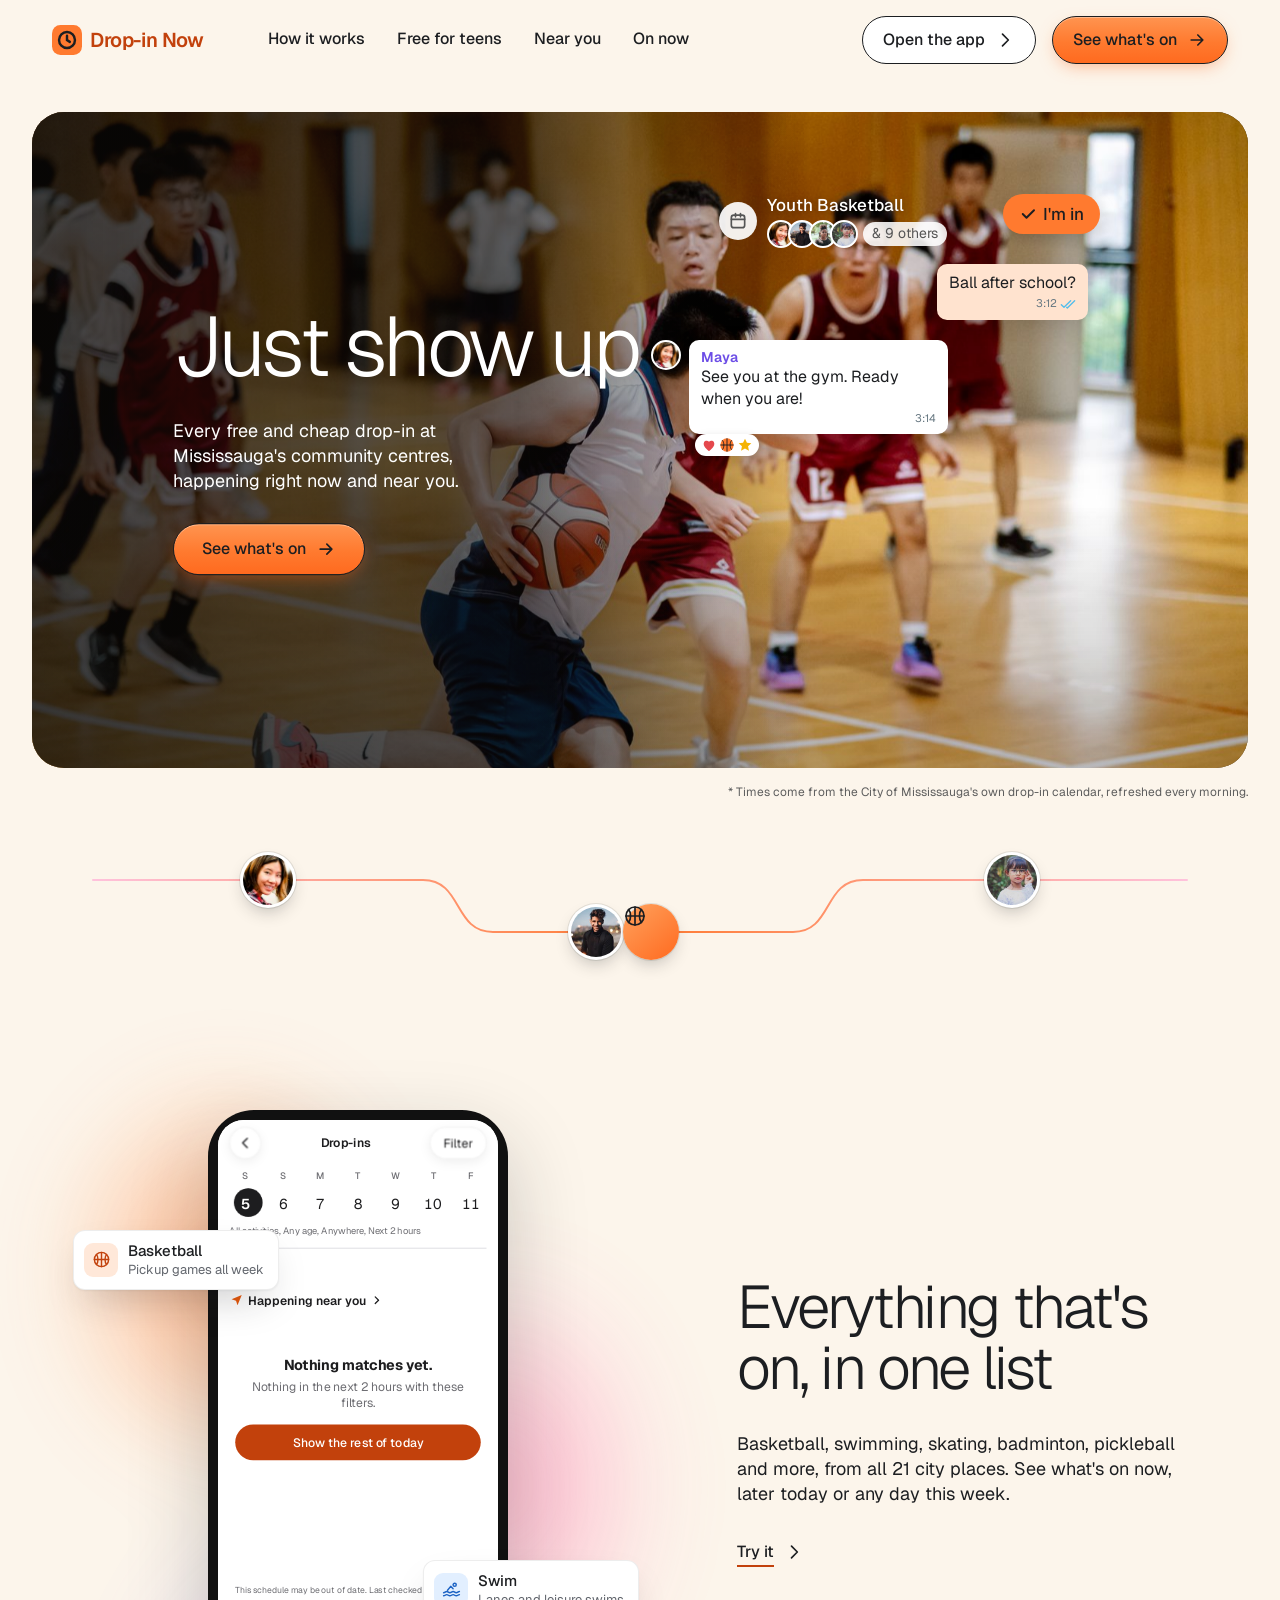
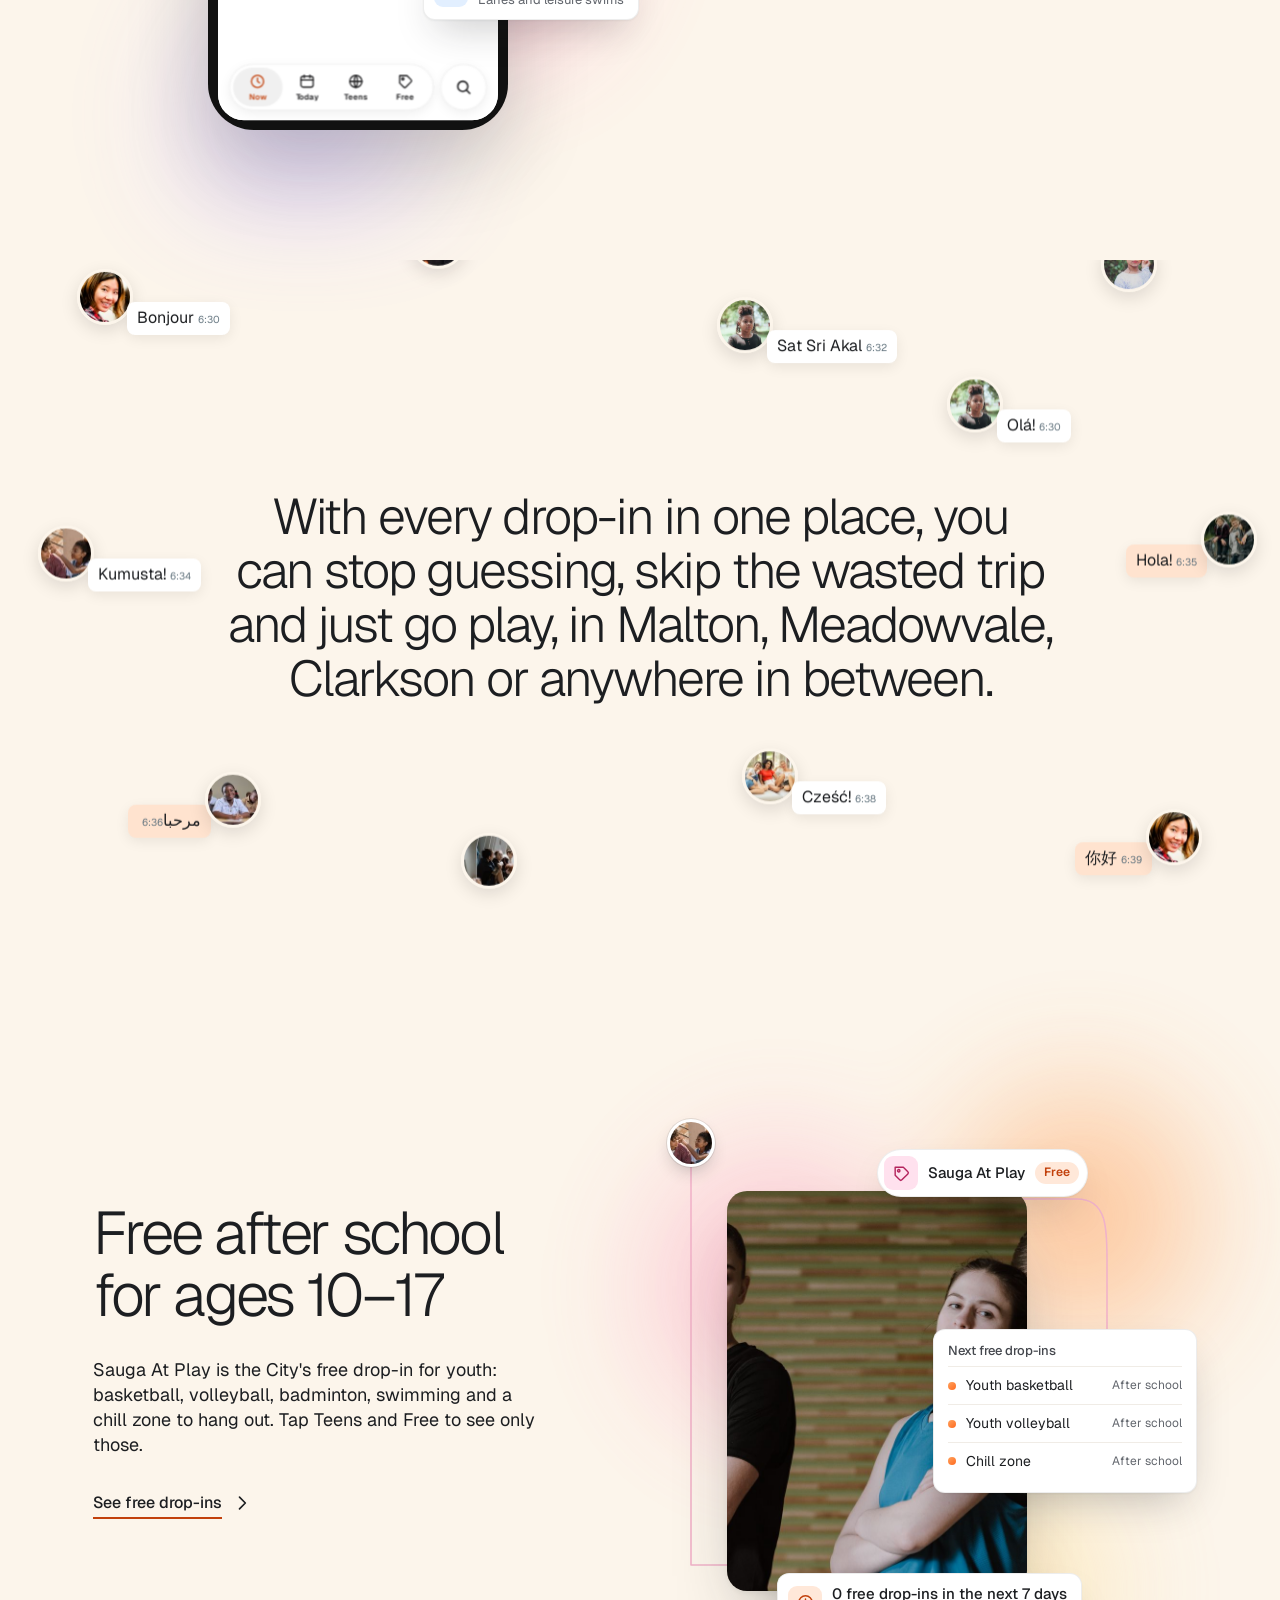
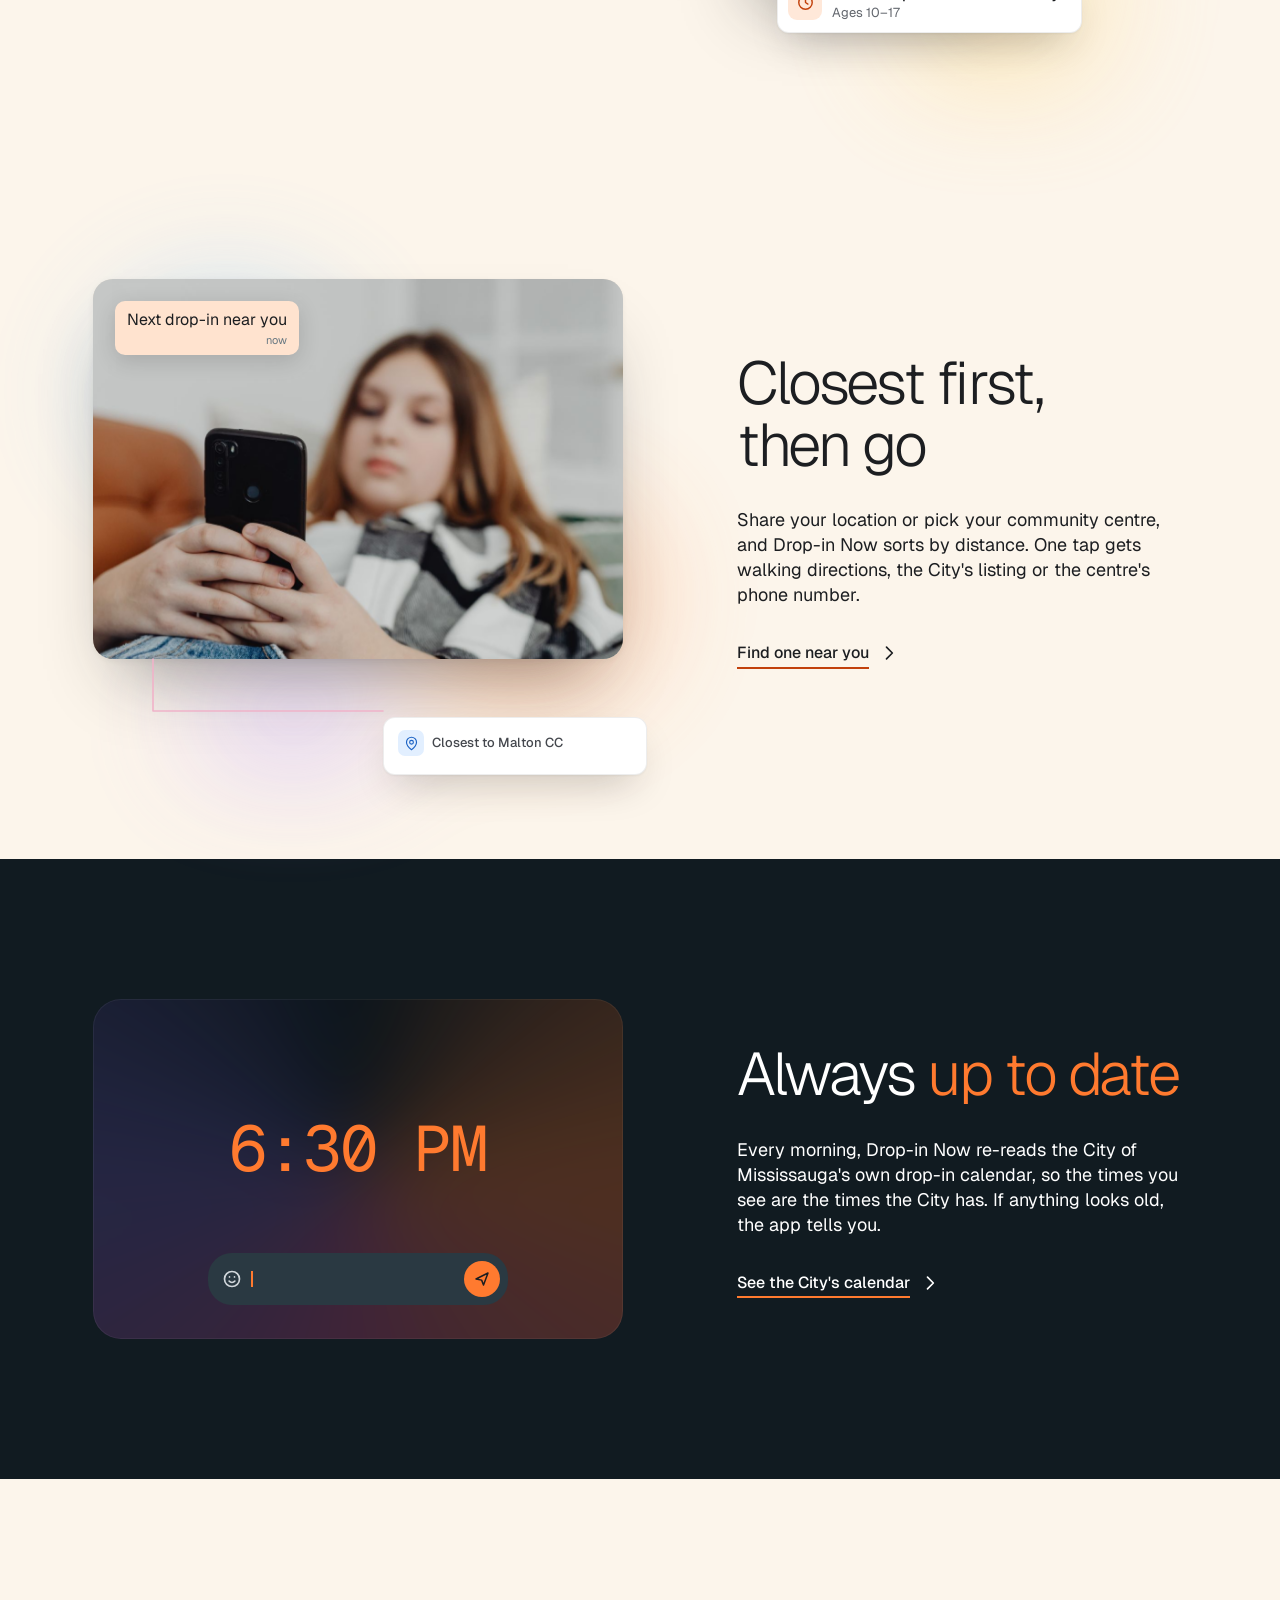
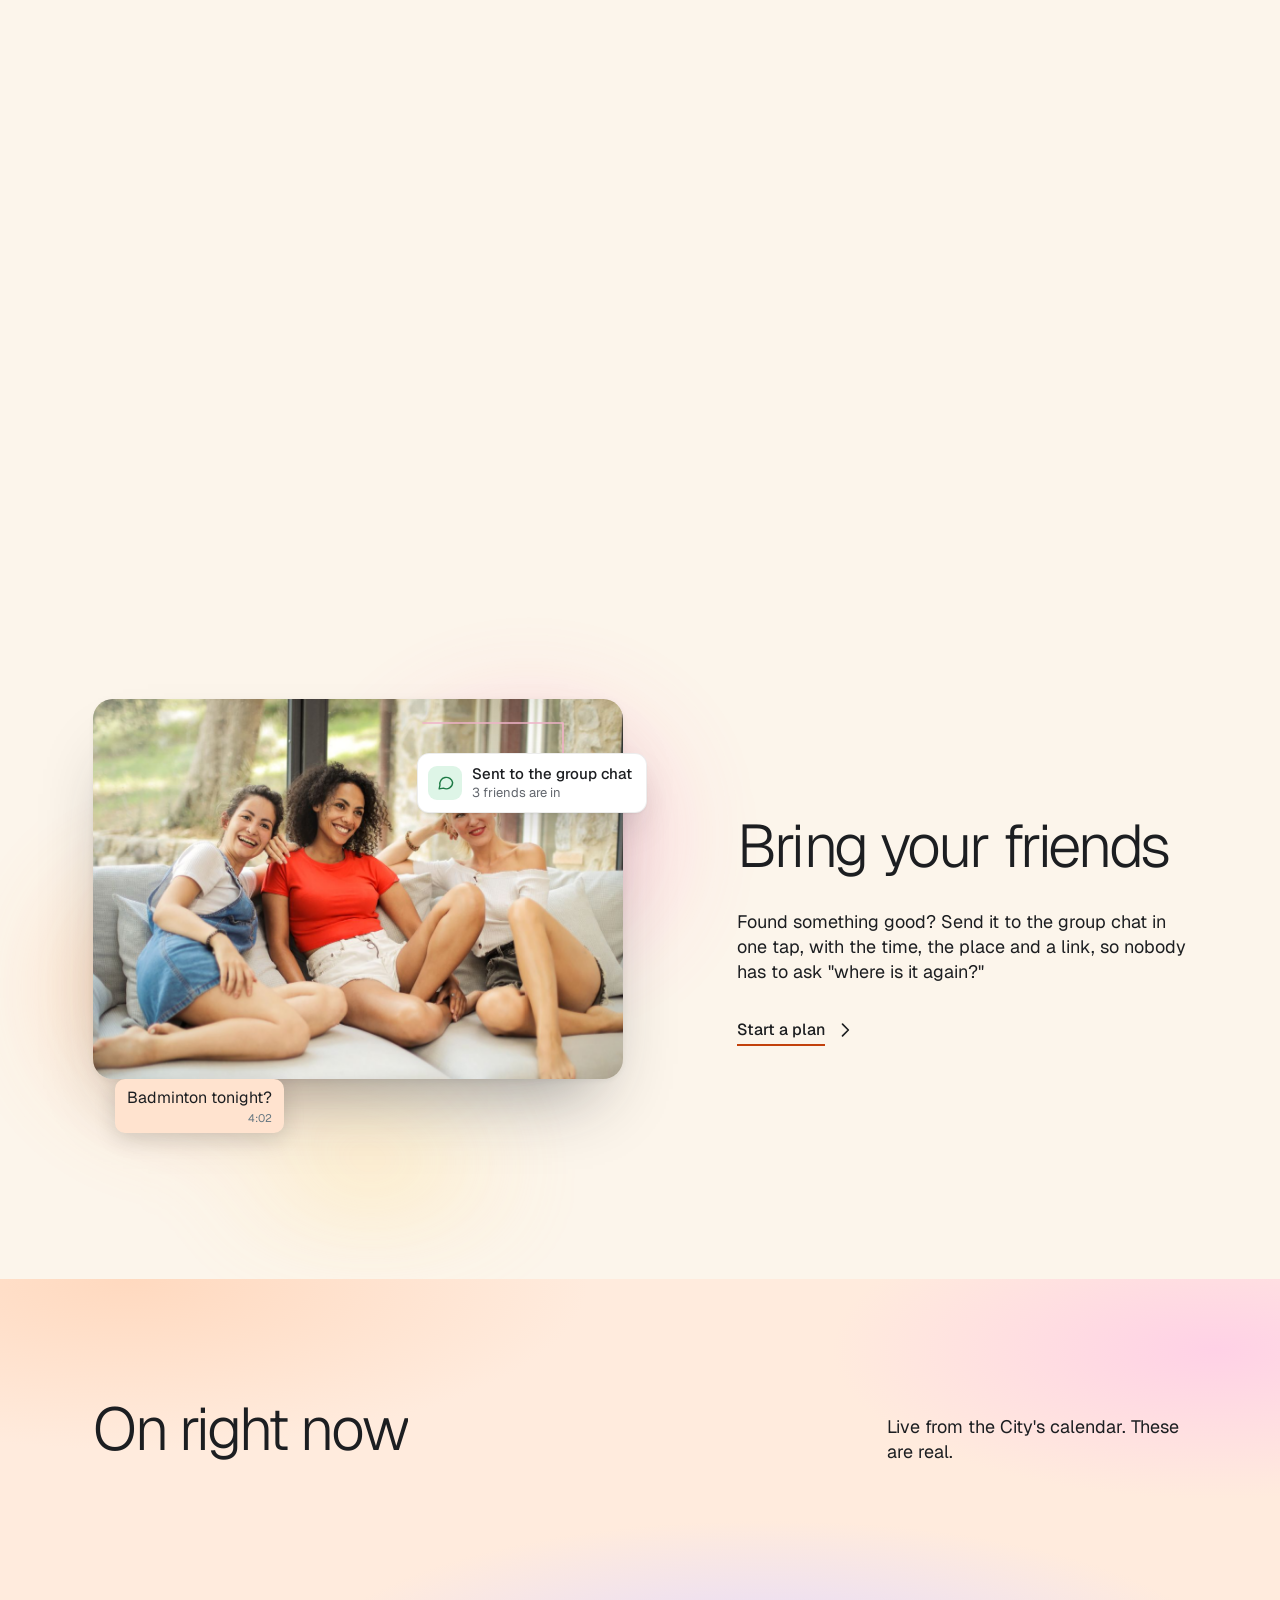
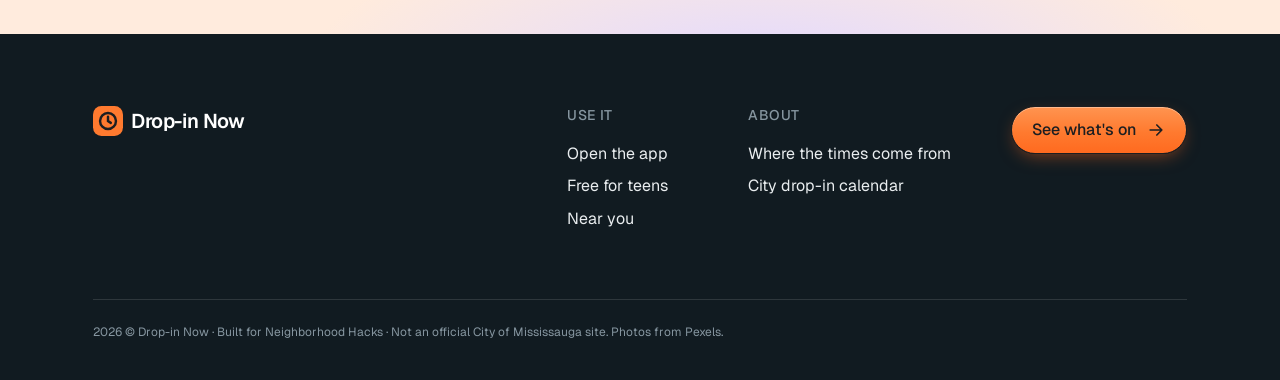
==== index.html @ 7317b194 "Drop-in Now: every Mississauga drop-in, happening now Landing page, app (phone + desktop layouts), d" ====
<!doctype html>
<html lang="en">
<head>
  <meta charset="utf-8">
  <meta name="viewport" content="width=device-width, initial-scale=1">
  <title>Drop-in Now · Just show up and play</title>
  <meta name="description" content="Every free and cheap drop-in at Mississauga's community centres (basketball, swim, skate, badminton and more), happening now, near you.">
  <meta name="theme-color" content="#FCF5EB">
  <link rel="preconnect" href="https://fonts.googleapis.com">
  <link rel="preconnect" href="https://fonts.gstatic.com" crossorigin>
  <link href="https://fonts.googleapis.com/css2?family=Geist:wght@300;400;500;600&family=Geist+Mono:wght@400;500&display=swap" rel="stylesheet">
  <link rel="stylesheet" href="landing.css?v=5">
  <link rel="icon" href="icon.svg" type="image/svg+xml">
</head>
<body>
  <header class="nav" id="nav">
    <div class="wrap nav-in">
      <a class="logo" href="./" aria-label="Drop-in Now home">
        <img src="icon.svg" alt="" width="30" height="30"><span>Drop-in Now</span>
      </a>
      <nav class="links" aria-label="Main">
        <a href="#how">How it works</a>
        <a href="#free">Free for teens</a>
        <a href="#near">Near you</a>
        <a href="#today">On now</a>
      </nav>
      <div class="nav-cta">
        <a class="btn ghost" href="app.html">Open the app <svg viewBox="0 0 24 24" aria-hidden="true"><path d="m9 5 7 7-7 7"/></svg></a>
        <a class="btn solid" href="app.html">See what's on <svg viewBox="0 0 24 24" aria-hidden="true"><path d="M5 12h14M13 6l6 6-6 6"/></svg></a>
      </div>
    </div>
  </header>

  <main>
    <!-- hero -->
    <section class="hero">
      <div class="hero-card">
        <img class="hero-img" src="img/34197287-1600.jpg" srcset="img/34197287-800.jpg 800w, img/34197287-1600.jpg 1600w" sizes="(max-width: 820px) 100vw, 1400px" fetchpriority="high" alt="Teenagers playing a game of basketball in a school gym">
        <div class="hero-shade" aria-hidden="true"></div>
        <div class="hero-copy">
          <h1 class="in" style="--d:0">Just show up</h1>
          <p class="in" style="--d:1">Every free and cheap drop-in at Mississauga's community centres, happening right now and near you.</p>
          <a class="btn solid big in" style="--d:2" href="app.html">See what's on <svg viewBox="0 0 24 24" aria-hidden="true"><path d="M5 12h14M13 6l6 6-6 6"/></svg></a>
        </div>
        <div class="hero-ui" aria-hidden="true">
          <div class="pop event" style="--d:4">
            <span class="cal"><svg viewBox="0 0 24 24"><rect x="4" y="5" width="16" height="15" rx="3"/><path d="M4 10h16M9 3v4M15 3v4"/></svg></span>
            <span class="ev-t" id="heroEvent">Youth Basketball</span>
            <span class="faces"><i style="--p:url(img/19802254-160.jpg)"></i><i style="--p:url(img/17910791-160.jpg)"></i><i style="--p:url(img/16933877-160.jpg)"></i><i style="--p:url(img/13594616-160.jpg)"></i><b>&amp; 9 others</b></span>
          </div>
          <div class="pop join" style="--d:5"><svg viewBox="0 0 24 24"><path d="M5 12l5 5L20 7"/></svg>I'm in</div>
          <div class="pop bubble me" style="--d:6"><span id="heroAsk">Ball after school?</span><small>3:12 <svg viewBox="0 0 24 24"><path d="M2 13l4 4L16 7M10 17l1 1L22 7"/></svg></small></div>
          <div class="pop bubble them" style="--d:7">
            <i class="ava" style="--p:url(img/19802254-160.jpg)"></i>
            <b>Maya</b><span id="heroReply">See you at the gym. Ready when you are!</span><small>3:14</small>
            <span class="reacts"><em class="r1"></em><em class="r2"></em><em class="r3"></em></span>
          </div>
        </div>
      </div>
      <p class="foot-note">* Times come from the City of Mississauga's own drop-in calendar, refreshed every morning.</p>
    </section>

    <div class="flow wrap reveal" aria-hidden="true">
      <svg viewBox="0 0 1094 120" preserveAspectRatio="none"><defs><linearGradient id="wireG" x1="0" x2="1"><stop offset="0" stop-color="#ffc2dc"/><stop offset=".5" stop-color="#ff7a2f"/><stop offset="1" stop-color="#ffc2dc"/></linearGradient></defs>
        <path class="wire" pathLength="1" d="M0 40 H 330 C 370 40 360 92 400 92 H 700 C 740 92 730 40 770 40 H 1094"/></svg>
      <span class="ring" style="left:16%;top:40px;--d:1"><img src="img/19802254-160.jpg" alt=""></span>
      <span class="ring" style="left:46%;top:92px;--d:2"><img src="img/17910791-160.jpg" alt=""></span>
      <span class="ring icon" style="left:51%;top:92px;--d:3"><svg viewBox="0 0 24 24"><circle cx="12" cy="12" r="9"/><path d="M3 12h18M12 3v18M5.6 5.6c2.6 2.6 2.6 10.2 0 12.8M18.4 5.6c-2.6 2.6-2.6 10.2 0 12.8"/></svg></span>
      <span class="ring" style="left:84%;top:40px;--d:4"><img src="img/13594616-160.jpg" alt=""></span>
    </div>

    <!-- feature: the app -->
    <section class="split" id="how">
      <div class="wrap split-in">
        <div class="media reveal">
          <div class="comp comp-phone">
            <div class="glow g1" aria-hidden="true"></div>
            <div class="phone">
              <iframe src="app.html" title="Drop-in Now app, live" loading="lazy"></iframe>
            </div>
            <div class="ui float c1" style="--f:0" aria-hidden="true"><span class="tile t1"><svg viewBox="0 0 24 24"><circle cx="12" cy="12" r="9"/><path d="M3 12h18M12 3v18M5.6 5.6c2.6 2.6 2.6 10.2 0 12.8M18.4 5.6c-2.6 2.6-2.6 10.2 0 12.8"/></svg></span><span><b>Basketball</b><small id="cBall">Pickup games all week</small></span></div>
            <div class="ui float c2" style="--f:1" aria-hidden="true"><span class="tile t2"><svg viewBox="0 0 24 24"><path d="M2 16c2 0 2-1.5 4-1.5S8 16 10 16s2-1.5 4-1.5 2 1.5 4 1.5 2-1.5 4-1.5M2 20c2 0 2-1.5 4-1.5S8 20 10 20s2-1.5 4-1.5 2 1.5 4 1.5 2-1.5 4-1.5"/><circle cx="16" cy="6" r="2"/><path d="m7 13 4-5 3 3"/></svg></span><span><b>Swim</b><small id="cSwim">Lanes and leisure swims</small></span></div>
          </div>
        </div>
        <div class="copy reveal">
          <h2>Everything that's on, in one list</h2>
          <p>Basketball, swimming, skating, badminton, pickleball and more, from all 21 city places. See what's on now, later today or any day this week.</p>
          <a class="more" href="app.html">Try it <svg viewBox="0 0 24 24" aria-hidden="true"><path d="m9 5 7 7-7 7"/></svg></a>
        </div>
      </div>
    </section>

    <!-- statement with floating hellos -->
    <section class="statement" aria-labelledby="stmt">
      <div class="floaters" aria-hidden="true" id="floaters"></div>
      <h2 id="stmt" class="wrap reveal">With every drop-in in one place, you can stop guessing, skip the wasted trip and just go play, in Malton, Meadowvale, Clarkson or anywhere in between.</h2>
    </section>

    <!-- free for teens -->
    <section class="split" id="free">
      <div class="wrap split-in rev">
        <div class="copy reveal">
          <h2>Free after school for ages 10–17</h2>
          <p>Sauga At Play is the City's free drop-in for youth: basketball, volleyball, badminton, swimming and a chill zone to hang out. Tap Teens and Free to see only those.</p>
          <a class="more" href="app.html">See free drop-ins <svg viewBox="0 0 24 24" aria-hidden="true"><path d="m9 5 7 7-7 7"/></svg></a>
        </div>
        <div class="media reveal">
          <div class="comp comp-free">
            <div class="glow g2" aria-hidden="true"></div>
            <svg class="wires" viewBox="0 0 530 560" aria-hidden="true"><path class="wire" pathLength="1" d="M34 64 V 486 H 120"/><path class="wire" pathLength="1" d="M330 120 H 420 C 450 120 450 150 450 180 V 300"/></svg>
            <span class="ring" style="left:34px;top:64px;--d:1"><img src="img/9657249-160.jpg" alt=""></span>
            <div class="ui pillcard float" style="--f:0" aria-hidden="true"><span class="tile t3"><svg viewBox="0 0 24 24"><path d="M20 12.5 12.5 20a2 2 0 0 1-2.8 0L4 14.3V4h10.3l5.7 5.7a2 2 0 0 1 0 2.8Z"/><circle cx="8.5" cy="8.5" r="1.5"/></svg></span><b>Sauga At Play</b><em>Free</em></div>
            <figure class="photo p-free"><img loading="lazy" src="img/6767330-1400.jpg" alt="Three teenage girls in sports clothes on an indoor court"></figure>
            <div class="ui list float" style="--f:1" aria-hidden="true">
              <p class="list-h">Next free drop-ins</p>
              <div id="freeRows"><span class="row"><i></i>Youth basketball<small>After school</small></span><span class="row"><i></i>Youth volleyball<small>After school</small></span><span class="row"><i></i>Chill zone<small>After school</small></span></div>
            </div>
            <div class="ui chipcard float c-free" style="--f:2" aria-hidden="true"><span class="tile t1"><svg viewBox="0 0 24 24"><circle cx="12" cy="12" r="8.5"/><path d="M12 7.5V12l3 2"/></svg></span><span><b id="freeCount">Free drop-ins this week</b><small>Ages 10–17</small></span></div>
          </div>
        </div>
      </div>
    </section>

    <!-- near you -->
    <section class="split" id="near">
      <div class="wrap split-in">
        <div class="media reveal">
          <div class="comp comp-near">
            <div class="glow g3" aria-hidden="true"></div>
            <figure class="photo p-wide"><img loading="lazy" src="img/6255938-1400.jpg" alt="A teenager on a couch scrolling on a phone"></figure>
            <svg class="wires" viewBox="0 0 530 460" aria-hidden="true"><path class="wire" pathLength="1" d="M60 380 V 432 H 290"/></svg>
            <div class="ui list near-card float" style="--f:0" aria-hidden="true">
              <p class="list-h"><span class="tile t2 sm"><svg viewBox="0 0 24 24"><path d="M20 10c0 6-8 12-8 12s-8-6-8-12a8 8 0 0 1 16 0Z"/><circle cx="12" cy="10" r="3"/></svg></span><span id="nearHead">Closest first</span></p>
              <div id="nearRows"><span class="row"><i></i>Your community centre<small>0.0 km</small></span></div>
            </div>
            <div class="pop bubble me float-b" style="--d:1"><span id="nearBubble">Next drop-in near you</span><small>now</small></div>
          </div>
        </div>
        <div class="copy reveal">
          <h2>Closest first, then go</h2>
          <p>Share your location or pick your community centre, and Drop-in Now sorts by distance. One tap gets walking directions, the City's listing or the centre's phone number.</p>
          <a class="more" href="app.html">Find one near you <svg viewBox="0 0 24 24" aria-hidden="true"><path d="m9 5 7 7-7 7"/></svg></a>
        </div>
      </div>
    </section>

    <!-- dark: always current -->
    <section class="dark" id="fresh">
      <div class="wrap split-in">
        <div class="media reveal">
          <div class="term">
            <p class="scramble" id="scramble" aria-hidden="true">6:30 PM</p>
            <div class="compose"><span class="smile"><svg viewBox="0 0 24 24"><circle cx="12" cy="12" r="9"/><path d="M8.5 14.5a4.5 4.5 0 0 0 7 0M9 9.5h.01M15 9.5h.01"/></svg></span><span class="typed" id="typed"></span><span class="send"><svg viewBox="0 0 24 24"><path d="M4 12l16-8-6 16-2.5-6.5L4 12Z"/></svg></span></div>
          </div>
        </div>
        <div class="copy reveal">
          <h2>Always <span class="hl">up to date</span></h2>
          <p>Every morning, Drop-in Now re-reads the City of Mississauga's own drop-in calendar, so the times you see are the times the City has. If anything looks old, the app tells you.</p>
          <a class="more light" href="https://anc.ca.apm.activecommunities.com/activemississauga/calendars" target="_blank" rel="noopener">See the City's calendar <svg viewBox="0 0 24 24" aria-hidden="true"><path d="m9 5 7 7-7 7"/></svg></a>
        </div>
      </div>
    </section>

    <!-- every centre -->
    <section class="split">
      <div class="wrap split-in rev">
        <div class="copy reveal">
          <h2>21 places, one list</h2>
          <p id="centresP">Community centres, pools and arenas across the city, from Malton to Clarkson. Swim lanes, public skates, pickup games and fitness classes, all in one place.</p>
          <a class="more" href="app.html">Browse every drop-in <svg viewBox="0 0 24 24" aria-hidden="true"><path d="m9 5 7 7-7 7"/></svg></a>
        </div>
        <div class="media reveal">
          <div class="comp comp-pool">
            <div class="glow g4" aria-hidden="true"></div>
            <figure class="photo p-wide"><img loading="lazy" src="img/261185-1400.jpg" alt="Swimming pool lanes seen from above"></figure>
            <div class="ui chipcard float c-pool" style="--f:1" aria-hidden="true"><span class="tile t2"><svg viewBox="0 0 24 24"><path d="M2 16c2 0 2-1.5 4-1.5S8 16 10 16s2-1.5 4-1.5 2 1.5 4 1.5 2-1.5 4-1.5M2 20c2 0 2-1.5 4-1.5S8 20 10 20s2-1.5 4-1.5 2 1.5 4 1.5 2-1.5 4-1.5"/><circle cx="16" cy="6" r="2"/><path d="m7 13 4-5 3 3"/></svg></span><span><b>Lane swim</b><small><span id="poolBubble">Lane swim tonight</span> · <span id="poolWhen">today</span></small></span></div>
            <div class="ui stat float" style="--f:2" aria-hidden="true"><b id="statCount">2,452</b><small>drop-ins in the next 2 weeks</small></div>
          </div>
        </div>
      </div>
    </section>

    <!-- share -->
    <section class="split">
      <div class="wrap split-in">
        <div class="media reveal">
          <div class="comp comp-share">
            <div class="glow g5" aria-hidden="true"></div>
            <figure class="photo p-wide"><img loading="lazy" src="img/3764547-1400.jpg" alt="Three friends laughing together on a couch"></figure>
            <svg class="wires" viewBox="0 0 530 460" aria-hidden="true"><path class="wire" pathLength="1" d="M470 90 V 24 H 330"/></svg>
            <div class="ui chipcard float c-share" style="--f:0" aria-hidden="true"><span class="tile t4"><svg viewBox="0 0 24 24"><path d="M21 12a8 8 0 0 1-11.6 7.1L4 20l1-4.6A8 8 0 1 1 21 12Z"/></svg></span><span><b>Sent to the group chat</b><small>3 friends are in</small></span></div>
            <div class="pop bubble me float-b" style="--d:1"><span id="shareBubble">Badminton tonight?</span><small>4:02</small></div>
          </div>
        </div>
        <div class="copy reveal">
          <h2>Bring your friends</h2>
          <p>Found something good? Send it to the group chat in one tap, with the time, the place and a link, so nobody has to ask "where is it again?"</p>
          <a class="more" href="app.html">Start a plan <svg viewBox="0 0 24 24" aria-hidden="true"><path d="m9 5 7 7-7 7"/></svg></a>
        </div>
      </div>
    </section>

    <!-- live: on today -->
    <section class="today" id="today">
      <div class="wrap">
        <div class="today-head reveal">
          <h2>On right now</h2>
          <p>Live from the City's calendar. These are real.</p>
        </div>
        <div class="today-cards" id="todayCards"></div>
      </div>
    </section>
  </main>

  <footer class="footer">
    <div class="wrap foot-in">
      <a class="logo light" href="./"><img src="icon.svg" alt="" width="30" height="30"><span>Drop-in Now</span></a>
      <div class="cols">
        <div><h3>Use it</h3><a href="app.html">Open the app</a><a href="#free">Free for teens</a><a href="#near">Near you</a></div>
        <div><h3>About</h3><a href="#fresh">Where the times come from</a><a href="https://anc.ca.apm.activecommunities.com/activemississauga/calendars" target="_blank" rel="noopener">City drop-in calendar</a></div>
      </div>
      <a class="btn solid" href="app.html">See what's on <svg viewBox="0 0 24 24" aria-hidden="true"><path d="M5 12h14M13 6l6 6-6 6"/></svg></a>
    </div>
    <div class="wrap legal">
      <p>2026 © Drop-in Now · Built for Neighborhood Hacks · Not an official City of Mississauga site. Photos from Pexels.</p>
    </div>
  </footer>

  <script src="landing.js?v=5"></script>
</body>
</html>
---- landing.css ----
/* Landing page: a 1:1 copy of whatsapp.com's homepage layout and motion,
   with WhatsApp green swapped for Drop-in Now orange. */
:root {
  color-scheme: light;
  --cream: #fcf5eb;
  --ink: #1c1e21;
  --ink-2: #5e5e5e;
  --dark: #111b21;
  --accent: #ff7a2f;        /* WhatsApp #25D366 -> orange; dark text sits on it */
  --accent-deep: #c2410c;   /* underlines / links on cream */
  --accent-tint: #ffebdd;   /* WhatsApp #E6FFDA -> */
  --bubble-me: #ffe3cf;     /* WhatsApp #D9FDD3 -> */
  --ease: cubic-bezier(0.2, 0, 0, 1);
  --font: "Geist", "Helvetica Neue", Helvetica, Arial, sans-serif;
  --mono: "Geist Mono", ui-monospace, Menlo, Consolas, monospace;
  --spring: cubic-bezier(.34, 1.36, .44, 1);
}
* { box-sizing: border-box; }
html { scroll-behavior: smooth; -webkit-text-size-adjust: 100%; scroll-padding-top: 96px; }
main { overflow-x: clip; }
body { margin: 0; background: var(--cream); color: var(--ink); font: 400 18px/25px var(--font); -webkit-font-smoothing: antialiased; }
img { max-width: 100%; }
a { color: inherit; }
svg { width: 20px; height: 20px; fill: none; stroke: currentColor; stroke-width: 2; stroke-linecap: round; stroke-linejoin: round; flex: none; }
:focus-visible { outline: 3px solid var(--accent-deep); outline-offset: 3px; border-radius: 6px; }
.wrap { max-width: 1094px; margin: 0 auto; }

/* nav */
.nav { position: sticky; top: 0; z-index: 50; height: 80px; background: var(--cream); border-bottom: 1px solid transparent; transition: border-color .33s var(--ease); }
.nav.scrolled { border-bottom-color: #808080; }
.nav-in { height: 100%; display: flex; align-items: center; gap: 40px; max-width: 1224px; padding: 0 24px; }
.logo { white-space: nowrap; display: inline-flex; align-items: center; gap: 8px; text-decoration: none; font-weight: 600; font-size: 20px; line-height: 1.3; color: var(--accent-deep); letter-spacing: -0.02em; }
.logo.light { color: #fff; }
.links { display: flex; gap: 32px; margin-left: 24px; white-space: nowrap; }
.links a { text-decoration: none; font-size: 16px; line-height: 1.3; font-weight: 500; position: relative; padding: 6px 0; }
.links a::after { content: ""; position: absolute; left: 0; right: 0; bottom: 0; height: 2px; background: var(--accent-deep); transform: scaleX(0); transform-origin: left; transition: transform .33s var(--ease); }
.links a:hover::after { transform: scaleX(1); }
.nav-cta { margin-left: auto; display: flex; gap: 16px; }
.btn {
  display: inline-flex; align-items: center; gap: 10px; text-decoration: none; white-space: nowrap;
  border: 1px solid var(--ink); border-radius: 50px; padding: 13px 20px; font-size: 16px; line-height: 1.2; font-weight: 500;
  transition: background-color .33s var(--ease), color .33s var(--ease), transform .33s var(--ease);
}
.btn svg { transition: transform .33s var(--ease); }
.btn:hover svg { transform: translateX(3px); }
.btn.ghost { background: #fff; }
.btn.ghost:hover { background: var(--ink); color: #fff; }
.btn.solid { position: relative; overflow: hidden; isolation: isolate; background: linear-gradient(180deg, #ff9450 0%, #ff7a2f 55%, #ff6a1f 100%); color: var(--ink); box-shadow: inset 0 1px 0 rgba(255,255,255,.35), 0 6px 18px -6px rgba(255,106,31,.55); }
.btn.solid::before { content: ""; position: absolute; inset: 0; z-index: -1; background: linear-gradient(110deg, transparent 30%, rgba(255,255,255,.45) 50%, transparent 70%); transform: translateX(-120%); transition: transform .8s var(--ease); }
.btn.solid:hover::before { transform: translateX(120%); }
.btn.solid:hover { transform: translateY(-1px); }
.btn.big { padding: 15px 28px; }

/* hero */
.hero { padding: 32px 32px 0; }
.hero-card { position: relative; height: min(656px, 78vh); min-height: 520px; border-radius: 32px; overflow: hidden; background: #3a2a1d; }
.hero-img { position: absolute; inset: 0; width: 100%; height: 100%; object-fit: cover; object-position: 60% 40%; animation: heroZoom 1.6s var(--ease) both; }
.hero-shade { position: absolute; inset: 0; background: linear-gradient(90deg, rgba(10, 8, 6, 0.74) 0%, rgba(10, 8, 6, 0.62) 40%, rgba(10, 8, 6, 0) 64%), linear-gradient(0deg, rgba(10,8,6,.25), rgba(10,8,6,0) 40%); }
.hero-copy { position: absolute; left: 141px; top: 50%; transform: translateY(-50%); width: 360px; color: #fff; }
.hero h1 { margin: 0 0 22px; font-size: 84px; line-height: 1; font-weight: 300; letter-spacing: -0.045em; padding-bottom: .08em; }
.hero-copy p { margin: 0 0 30px; font-size: 18px; line-height: 25px; max-width: 360px; }
@media (min-width: 821px) { .hero-copy { width: 520px; } .hero h1 { white-space: nowrap; } }
.in { animation: fadeUp .9s var(--ease) both; animation-delay: calc(var(--d) * 120ms + 200ms); }
.foot-note { text-align: right; margin: 16px 0 0; font-size: 12px; line-height: 16px; color: var(--ink-2); }

/* hero chat UI */
.hero-ui { position: absolute; right: 0; top: 0; width: 46%; height: 100%; pointer-events: none; }
.pop { opacity: 0; transform: translateY(14px) scale(.92); }
.ready .pop, .pop.seen { animation: pop .67s var(--ease) forwards; animation-delay: calc(var(--d) * 260ms); }
.event { position: absolute; left: 30px; top: 82px; display: grid; grid-template-columns: 38px auto; grid-template-rows: auto auto; column-gap: 10px; align-items: center; color: #fff; }
.cal { grid-row: span 2; width: 38px; height: 38px; border-radius: 50%; background: rgba(255,255,255,.92); display: grid; place-items: center; color: #555; }
.cal svg { width: 20px; height: 20px; }
.ev-t { font-size: 17px; line-height: 1.3; font-weight: 500; text-shadow: 0 1px 8px rgba(0,0,0,.35); }
.faces { display: flex; align-items: center; margin-top: 4px; }
.faces i { width: 28px; height: 28px; border-radius: 50%; border: 2px solid #fff; background: var(--p) center/cover; margin-right: -7px; }
.faces b { margin-left: 12px; font-weight: 400; font-size: 14px; line-height: 1.4; background: rgba(255,255,255,.88); color: #555; padding: 2px 9px; border-radius: 12px; }
.join { position: absolute; right: 148px; top: 82px; display: inline-flex; align-items: center; gap: 6px; background: var(--accent); color: var(--ink); font-size: 17px; line-height: 1.3; font-weight: 500; padding: 9px 16px; border-radius: 22px; box-shadow: 0 6px 18px rgba(0,0,0,.18); }
.join svg { width: 18px; height: 18px; stroke-width: 2.6; }
.bubble { position: absolute; background: #fff; color: var(--ink); border-radius: 10px; padding: 8px 12px 8px; font-size: 16px; line-height: 1.35; box-shadow: 0 6px 22px rgba(0,0,0,.14); max-width: 300px; }
.bubble small { display: flex; align-items: center; justify-content: flex-end; gap: 3px; font-size: 11px; line-height: 1.3; color: #667781; margin-top: 2px; }
.bubble small svg { width: 16px; height: 16px; color: #53bdeb; }
.bubble.me { background: var(--bubble-me); }
.bubble b { display: block; font-size: 14px; line-height: 1.3; color: #6b4ce6; font-weight: 600; }
.hero .bubble.me { right: 160px; top: 152px; }
.hero .bubble.them { right: 300px; top: 228px; padding-left: 12px; }
.ava { position: absolute; left: -38px; top: 0; width: 30px; height: 30px; border-radius: 50%; background: var(--p) center/cover; border: 2px solid #fff; }
.reacts { position: absolute; left: 6px; bottom: -22px; display: flex; gap: 2px; background: #fff; border-radius: 14px; padding: 3px 6px; box-shadow: 0 2px 8px rgba(0,0,0,.12); }
.reacts em { width: 16px; height: 16px; background: center/contain no-repeat; }
.reacts .r1 { background-image: url("data:image/svg+xml,%3Csvg xmlns='http://www.w3.org/2000/svg' viewBox='0 0 24 24'%3E%3Cpath fill='%23e5484d' d='M12 21s-8-5.2-8-11a4.5 4.5 0 0 1 8-2.8A4.5 4.5 0 0 1 20 10c0 5.8-8 11-8 11Z'/%3E%3C/svg%3E"); }
.reacts .r2 { background-image: url("data:image/svg+xml,%3Csvg xmlns='http://www.w3.org/2000/svg' viewBox='0 0 24 24'%3E%3Ccircle cx='12' cy='12' r='10' fill='%23ff7a2f'/%3E%3Cpath d='M2 12h20M12 2v20M5 5c3 3 3 11 0 14M19 5c-3 3-3 11 0 14' stroke='%231c1e21' stroke-width='1.4' fill='none'/%3E%3C/svg%3E"); }
.reacts .r3 { background-image: url("data:image/svg+xml,%3Csvg xmlns='http://www.w3.org/2000/svg' viewBox='0 0 24 24'%3E%3Cpath fill='%23f5b301' d='M12 2.5l2.9 6 6.6.8-4.9 4.6 1.3 6.6L12 17.3 6.1 20.5l1.3-6.6L2.5 9.3l6.6-.8z'/%3E%3C/svg%3E"); }

/* split sections */
.split { padding: 120px 0; }
.split-in { display: grid; grid-template-columns: 530px 450px; gap: 100px; align-items: center; justify-content: space-between; }
.split-in.rev { grid-template-columns: 450px 530px; }
.copy h2, .statement h2, .today-head h2 { text-wrap: balance; }
.copy h2 { margin: 0 0 28px; font-size: 60px; line-height: 1.02; font-weight: 300; letter-spacing: -0.04em; padding-bottom: .06em; }
.copy p { margin: 0 0 32px; font-size: 18px; line-height: 25px; }
.more { display: inline-flex; align-items: center; gap: 10px; text-decoration: none; font-size: 16px; line-height: 1.4; font-weight: 500; }
.more span, .more { position: relative; }
.more::after { content: ""; position: absolute; left: 0; bottom: -4px; width: calc(100% - 30px); height: 2px; background: var(--accent-deep); transition: width .33s var(--ease); }
.more:hover::after { width: 100%; }
.more svg { transition: transform .33s var(--ease); }
.more:hover svg { transform: translateX(4px); }
.more.light { color: #fff; }
.more.light::after { background: var(--accent); }

.phone { width: 300px; height: 620px; margin: 0 auto; border-radius: 46px; background: #111; padding: 10px; box-shadow: 0 30px 80px rgba(28,30,33,.22); position: relative; overflow: hidden; }
.phone iframe { width: 390px; height: 836px; border: 0; border-radius: 36px; transform: scale(0.7179); transform-origin: 0 0; background: #fff; display: block; }
.shot { position: relative; border-radius: 28px; overflow: visible; }
.shot img { display: block; width: 100%; border-radius: 28px; object-fit: cover; box-shadow: 0 30px 70px rgba(28,30,33,.16); }
.shot.tall { width: 300px; margin: 0 auto; }
.shot.tall img { height: 560px; object-position: 18% 50%; }
.shot.wide img { height: 400px; }
.shot-top { position: absolute; left: 14px; right: 14px; top: 14px; display: flex; justify-content: space-between; align-items: center; }
.chip-dark { background: rgba(17,27,33,.72); color: #fff; font-size: 13px; line-height: 1.3; padding: 7px 12px; border-radius: 18px; -webkit-backdrop-filter: blur(8px); backdrop-filter: blur(8px); }
.dot-btn { width: 36px; height: 36px; border-radius: 50%; background: rgba(17,27,33,.72); color: #fff; display: grid; place-items: center; }
.dot-btn svg { width: 18px; height: 18px; }
.shot-bar { position: absolute; left: 14px; right: 14px; bottom: 14px; background: rgba(255,255,255,.92); border-radius: 22px; padding: 10px 14px; font-size: 14px; line-height: 1.35; font-weight: 500; text-align: center; -webkit-backdrop-filter: blur(8px); backdrop-filter: blur(8px); }
.float-b { position: absolute; }
.shot .bubble.me { right: -40px; bottom: 40px; }
.shot .bubble.them { left: -40px; bottom: 48px; }

/* statement */
.statement { position: relative; padding: 230px 0 250px; overflow: hidden; }
.statement h2 { position: relative; z-index: 1; max-width: 900px; text-align: center; margin: 0 auto; font-size: 50px; line-height: 1.08; font-weight: 300; letter-spacing: -0.04em; padding-bottom: .06em; }
.floaters { position: absolute; inset: 0; }
.fl { position: absolute; display: flex; align-items: flex-end; gap: 0; will-change: transform; }
.fl i { width: 56px; height: 56px; border-radius: 50%; background: var(--p) center/cover; border: 3px solid var(--cream); box-shadow: 0 6px 18px rgba(0,0,0,.12); flex: none; }
.fl span { margin-left: -6px; margin-bottom: -10px; background: #fff; padding: 6px 10px; border-radius: 8px; font-size: 16px; line-height: 1.3; box-shadow: 0 4px 14px rgba(0,0,0,.08); white-space: nowrap; }
.fl span small { font-size: 10px; color: #667781; margin-left: 4px; }
.fl.me span { background: var(--bubble-me); order: -1; margin: 0 -6px -10px 0; }

/* dark */
.dark { background: var(--dark); color: #fff; padding: 140px 0; }
.dark h2 .hl { color: var(--accent); }
.term { position: relative; height: 340px; border-radius: 28px; background: #0b141a; overflow: hidden; display: grid; place-items: center; box-shadow: inset 0 0 0 1px rgba(255,255,255,.06); }
.term::before { content: ""; position: absolute; inset: -30%; background: conic-gradient(from 0deg at 50% 50%, rgba(255,122,47,.0), rgba(255,122,47,.28), rgba(255,93,162,.22), rgba(150,120,255,.18), rgba(255,122,47,.0)); filter: blur(40px); animation: spin 16s linear 3; }
.scramble { position: relative; margin: 0 0 40px; font: 400 64px/1.2 var(--mono); color: var(--accent); letter-spacing: -0.02em; white-space: nowrap; }
.compose { position: absolute; left: 50%; bottom: 34px; transform: translateX(-50%); width: 300px; display: flex; align-items: center; gap: 8px; }
.compose .smile { flex: 1; display: flex; align-items: center; gap: 8px; }
.compose .smile, .compose .typed { color: #d1d7db; }
.compose { background: #2a3942; border-radius: 24px; padding: 8px 8px 8px 14px; }
.compose .smile { flex: none; }
.typed { flex: 1; font-size: 15px; line-height: 1.3; min-height: 20px; white-space: nowrap; overflow: hidden; }
.typed::after { content: ""; display: inline-block; width: 2px; height: 16px; background: var(--accent); vertical-align: -3px; margin-left: 1px; animation: blink 1s steps(1) infinite; }
.send { width: 36px; height: 36px; border-radius: 50%; background: var(--accent); color: var(--ink); display: grid; place-items: center; }
.send svg { width: 18px; height: 18px; }

/* on right now */
.today { position: relative; overflow: hidden; background: radial-gradient(60% 80% at 10% 0%, #ffd9bf 0%, transparent 60%), radial-gradient(50% 70% at 95% 20%, #ffd1e6 0%, transparent 60%), radial-gradient(60% 70% at 60% 110%, #e2d9ff 0%, transparent 60%), var(--accent-tint); padding: 120px 0 130px; }
.today-head { display: flex; justify-content: space-between; align-items: flex-end; gap: 24px; margin-bottom: 40px; }
.today-head h2 { margin: 0; font-size: 60px; line-height: 1.02; font-weight: 300; letter-spacing: -0.04em; padding-bottom: .06em; }
.today-head p { margin: 0; max-width: 300px; }
.today-cards { display: grid; grid-template-columns: repeat(3, 1fr); gap: 24px; }
.tcard { background: #fff; border-radius: 24px; padding: 28px; display: flex; flex-direction: column; min-height: 300px; text-decoration: none; color: var(--ink); transition: transform .5s var(--ease), box-shadow .5s var(--ease); }
.tcard:hover { transform: translateY(-6px); box-shadow: 0 24px 50px rgba(28,30,33,.12); }
.tcard .ic { width: 44px; height: 44px; border-radius: 50%; background: var(--accent-tint); display: grid; place-items: center; color: var(--accent-deep); margin-bottom: 22px; }
.tcard h3 { margin: 0 0 12px; font-size: 26px; line-height: 1.15; font-weight: 300; letter-spacing: -0.03em; }
.tcard p { margin: 0; font-size: 16px; line-height: 1.45; color: var(--ink-2); }
.tcard .live { display: inline-flex; align-items: center; gap: 8px; margin-top: auto; padding-top: 24px; font-size: 14px; line-height: 1.3; font-weight: 600; color: var(--accent-deep); }
.tcard .live::before { content: ""; width: 8px; height: 8px; border-radius: 50%; background: #e5484d; animation: blinkSoft 1.6s var(--ease) infinite; }
.tcard .go { align-self: flex-start; margin-top: 14px; border: 1px solid var(--ink); border-radius: 50px; padding: 9px 16px; font-size: 15px; line-height: 1.2; font-weight: 500; }

/* footer */
.footer { background: var(--dark); color: #fff; padding: 72px 0 40px; }
.foot-in { display: flex; gap: 60px; align-items: flex-start; }
.cols { display: flex; gap: 80px; margin-left: auto; }
.cols h3 { margin: 0 0 14px; font-size: 14px; line-height: 1.3; font-weight: 500; color: #8696a0; text-transform: uppercase; letter-spacing: .04em; }
.cols a { display: block; text-decoration: none; font-size: 16px; line-height: 1.4; padding: 5px 0; color: #e9edef; }
.cols a:hover { color: var(--accent); }
.legal { margin-top: 64px; padding-top: 24px; border-top: 1px solid rgba(255,255,255,.12); }
.legal p { margin: 0; font-size: 12px; line-height: 16px; color: #8696a0; }

/* scroll reveal (WhatsApp: opacity .33s + transform .67s, cubic-bezier(.2,0,0,1)) */
.reveal { opacity: 0; transform: translateY(40px); transition: opacity .66s var(--ease), transform 1s var(--ease); }
.reveal.seen { opacity: 1; transform: none; }
.split-in .media.reveal { transition-delay: .08s; }

@keyframes fadeUp { from { opacity: 0; transform: translateY(24px); } to { opacity: 1; transform: none; } }
@keyframes heroZoom { from { transform: scale(1.08); } to { transform: scale(1); } }
@keyframes pop { to { opacity: 1; transform: none; } }
@keyframes blink { 50% { opacity: 0; } }
@keyframes blinkSoft { 50% { opacity: .3; } }

/* responsive */
@media (max-width: 1180px) {
  .links { display: none; }
  .wrap { padding: 0 32px; }
  .split-in, .split-in.rev { grid-template-columns: 1fr 1fr; gap: 56px; }
  .hero-copy { left: 72px; }
  .hero .bubble.them { right: 40px; top: 250px; }
}
@media (max-width: 820px) {
  .nav { height: 64px; }
  .nav-in { gap: 12px; padding: 0 16px; }
  .btn.ghost { display: none; }
  .btn { padding: 10px 16px; font-size: 15px; }
  .hero { padding: 12px 12px 0; }
  .hero-card { height: 640px; border-radius: 24px; }
  .hero-shade { background: linear-gradient(0deg, rgba(10,8,6,.8) 0%, rgba(10,8,6,.45) 45%, rgba(10,8,6,0) 70%); }
  .hero-copy { left: 24px; right: 24px; top: auto; bottom: 28px; transform: none; width: auto; }
  .hero h1 { font-size: 48px; margin-bottom: 14px; }
  .hero-copy p { font-size: 16px; line-height: 22px; margin-bottom: 20px; }
  .hero-ui { width: 100%; height: 50%; }
  .event { left: 20px; top: 24px; }
  .join { right: 20px; top: 26px; padding: 7px 12px; font-size: 15px; }
  .hero .bubble.me { right: 20px; top: 104px; }
  .hero .bubble.them { left: 58px; right: auto; top: 172px; max-width: 250px; }
  .foot-note { padding: 0 8px; text-align: left; }
  .wrap { padding: 0 20px; }
  .split { padding: 72px 0; }
  .split-in, .split-in.rev { grid-template-columns: 1fr; gap: 40px; }
  .split-in.rev .copy { order: 2; }
  .copy h2, .today-head h2 { font-size: 38px; margin-bottom: 18px; }
  .statement { padding: 140px 0 160px; }
  .statement h2 { font-size: 30px; padding: 0 20px; }
  .fl i { width: 40px; height: 40px; }
  .fl span { font-size: 13px; }
  .shot.wide img { height: 280px; }
  .shot .bubble.me { right: 10px; bottom: -20px; }
  .shot .bubble.them { left: 10px; bottom: -20px; }
  .dark { padding: 80px 0; }
  .scramble { font-size: 44px; }
  .today { padding: 80px 0; }
  .today-head { flex-direction: column; align-items: flex-start; }
  .today-cards { grid-template-columns: 1fr; }
  .foot-in { flex-direction: column; gap: 32px; }
  .cols { margin-left: 0; gap: 48px; }
}

@media (prefers-reduced-motion: reduce) {
  html { scroll-behavior: auto; }
  *, *::before, *::after { animation-duration: .01ms !important; animation-delay: 0ms !important; transition-duration: .01ms !important; }
  .reveal, .pop { opacity: 1; transform: none; }
}

/* ---------- Asana-style image compositions ---------- */
.comp { position: relative; min-height: 460px; }
.comp-phone { min-height: 640px; display: grid; place-items: center; }
.comp-free { min-height: 560px; }
.glow { position: absolute; inset: -14% -12%; z-index: 0; filter: blur(46px); opacity: .85; pointer-events: none; animation: drift 14s ease-in-out 3 alternate; }
.g1 { background: radial-gradient(38% 36% at 30% 32%, rgba(255,150,90,.9), transparent 70%), radial-gradient(36% 40% at 72% 58%, rgba(255,110,170,.6), transparent 70%), radial-gradient(40% 36% at 42% 86%, rgba(160,140,255,.45), transparent 70%); }
.g2 { background: radial-gradient(40% 40% at 28% 40%, rgba(255,120,170,.55), transparent 70%), radial-gradient(40% 38% at 74% 30%, rgba(255,160,90,.75), transparent 70%), radial-gradient(36% 36% at 62% 82%, rgba(255,214,120,.55), transparent 70%); }
.g3 { background: radial-gradient(40% 40% at 30% 30%, rgba(120,190,255,.55), transparent 70%), radial-gradient(40% 40% at 75% 65%, rgba(255,150,90,.7), transparent 70%), radial-gradient(34% 34% at 40% 85%, rgba(190,160,255,.45), transparent 70%); }
.g4 { background: radial-gradient(42% 40% at 30% 40%, rgba(90,210,230,.55), transparent 70%), radial-gradient(40% 40% at 74% 62%, rgba(110,150,255,.5), transparent 70%), radial-gradient(34% 34% at 60% 12%, rgba(255,170,110,.55), transparent 70%); }
.g5 { background: radial-gradient(40% 40% at 26% 60%, rgba(255,170,110,.75), transparent 70%), radial-gradient(40% 40% at 76% 34%, rgba(255,120,180,.55), transparent 70%), radial-gradient(34% 34% at 52% 92%, rgba(255,220,140,.5), transparent 70%); }
.photo { position: absolute; z-index: 1; margin: 0; overflow: hidden; border-radius: 20px; background: #eadfd2; box-shadow: 0 40px 70px -30px rgba(28,30,33,.45), 0 2px 6px rgba(28,30,33,.06); }
.photo img { display: block; width: 100%; height: 100%; object-fit: cover; transform: scale(1.12); will-change: transform; }
.p-free { left: 70px; top: 112px; width: 300px; height: 400px; }
.p-free img { object-position: 50% 30%; }
.p-wide { left: 0; top: 0; width: 100%; height: 380px; }
.comp-phone .phone { position: relative; z-index: 1; }
.wires { position: absolute; inset: 0; width: 100%; height: 100%; z-index: 1; overflow: visible; pointer-events: none; }
.wire { fill: none; stroke: #f0b2c9; stroke-width: 1.6; stroke-linecap: round; stroke-dasharray: 1; stroke-dashoffset: 1; }
.seen .wire { transition: stroke-dashoffset 1.8s cubic-bezier(.6, 0, .2, 1) .35s; stroke-dashoffset: 0; }
.ring { position: absolute; z-index: 3; width: 48px; height: 48px; border-radius: 50%; transform: translate(-50%, -50%) scale(.4); opacity: 0; background: #fff; padding: 3px; box-shadow: 0 0 0 1px rgba(28,30,33,.1), 0 8px 18px -6px rgba(28,30,33,.3); }
.ring img { width: 100%; height: 100%; border-radius: 50%; object-fit: cover; display: block; }
.ring.icon { display: grid; place-items: center; background: linear-gradient(140deg, #ffa25e, #ff6a1f); color: #1c1e21; }
.ring.icon svg { width: 24px; height: 24px; stroke-width: 1.7; }
.seen .ring { transition: transform .7s var(--spring), opacity .4s var(--ease); transition-delay: calc(var(--d) * .22s + .3s); transform: translate(-50%, -50%) scale(1); opacity: 1; }
.ui { position: absolute; z-index: 2; display: flex; align-items: center; gap: 10px; background: #fff; border: 1px solid rgba(28,30,33,.08); border-radius: 12px; padding: 10px 14px 10px 10px; box-shadow: 0 1px 2px rgba(28,30,33,.05), 0 18px 40px -14px rgba(28,30,33,.28); font-size: 15px; line-height: 1.3; color: var(--ink); white-space: nowrap; }
.ui b { display: block; font-weight: 500; font-size: 15px; line-height: 1.3; }
.ui small { display: block; font-size: 13px; line-height: 1.4; color: #62666d; }
.tile { width: 34px; height: 34px; border-radius: 9px; display: grid; place-items: center; flex: none; }
.tile svg { width: 19px; height: 19px; stroke-width: 1.8; }
.tile.sm { width: 26px; height: 26px; border-radius: 7px; }
.tile.sm svg { width: 15px; height: 15px; }
.t1 { background: #ffe8d9; color: #c2410c; }
.t2 { background: #e2efff; color: #1b62c4; }
.t3 { background: #ffe1ee; color: #b4245d; }
.t4 { background: #def5e7; color: #1d7a45; }
.pillcard { left: 220px; top: 70px; border-radius: 999px; padding: 6px 8px 6px 6px; }
.pillcard em { font-style: normal; font-size: 12px; line-height: 1.3; font-weight: 600; color: #c2410c; background: #ffe8d9; padding: 3px 9px; border-radius: 999px; }
.list { display: block; width: 264px; padding: 12px 14px; white-space: normal; }
.list-h { display: flex; align-items: center; gap: 8px; margin: 0 0 6px; font-size: 13px; line-height: 1.4; font-weight: 500; color: #44474d; }
.list .row { display: grid; grid-template-columns: 8px 1fr auto; align-items: center; gap: 10px; padding: 9px 0; border-top: 1px solid #f0ece6; font-size: 14px; line-height: 1.35; }
.list .row i { width: 8px; height: 8px; border-radius: 50%; background: linear-gradient(140deg, #ffa25e, #ff6a1f); }
.list .row small { font-size: 12px; color: #62666d; }
.comp-free .list { right: -10px; top: 250px; }
.c-free { left: 120px; bottom: 6px; }
.comp-phone .c1 { left: -20px; top: 130px; }
.comp-phone .c2 { right: -16px; bottom: 120px; }
.near-card { right: -24px; bottom: -36px; }
.comp .bubble { z-index: 3; }
.comp-near .bubble.me { left: 22px; top: 22px; right: auto; bottom: auto; }
.c-pool { left: -28px; bottom: 30px; }
.stat { right: -22px; top: 34px; display: block; padding: 14px 18px; }
.stat b { font-size: 40px; line-height: 1.05; font-weight: 300; letter-spacing: -0.04em; }
.c-share { right: -24px; top: 54px; }
.comp-share .bubble.me { left: 22px; right: auto; bottom: 26px; }

/* cards: spring in, then a gentle bob that settles (no endless motion) */
.comp .float { opacity: 0; transform: translateY(18px) scale(.94); }
.seen .comp .float { animation: cardIn .9s var(--spring) both, bob 6s ease-in-out 4 alternate; animation-delay: calc(var(--f, 0) * .16s + .35s), calc(var(--f, 0) * .8s + 1.4s); }

/* flow divider */
.flow { position: relative; height: 140px; margin-top: 40px; }
.flow svg { position: absolute; left: 0; top: 0; width: 100%; height: 120px; overflow: visible; }
.flow .wire { stroke: url(#wireG); stroke-width: 2; }
.flow .ring { width: 56px; height: 56px; }
.flow.reveal { transform: none; }

/* headline word reveal */
.w { display: inline-block; overflow: hidden; vertical-align: top; padding: 0 .02em .24em; margin: 0 -.02em -.24em; }
.w > span { display: inline-block; transform: translateY(108%); transition: transform 1s cubic-bezier(.2, .7, 0, 1); transition-delay: calc(var(--i) * 45ms + 80ms); }
.seen .w > span, .ready .w > span { transform: none; }
.hero h1.in { animation: none; }

@keyframes drift { from { transform: translate3d(-3%, -2%, 0) scale(1); } to { transform: translate3d(3%, 3%, 0) scale(1.08); } }
@keyframes cardIn { to { opacity: 1; transform: none; } }
@keyframes bob { from { translate: 0 0; } to { translate: 0 -8px; } }
@keyframes spin { to { transform: rotate(360deg); } }

@media (max-width: 820px) {
  .comp { min-height: 0; }
  .comp-phone { min-height: 0; padding: 30px 0; }
  .comp-free { height: 520px; }
  .p-free { left: 20px; top: 90px; width: 66%; height: 360px; }
  .p-free img { object-position: 62% 25%; }
  .pillcard { left: 120px; top: 36px; }
  .comp-free .list { right: 0; top: 230px; width: 220px; }
  .c-free { left: 20px; bottom: 0; }
  .p-wide { position: relative; height: 300px; }
  .comp-near, .comp-pool, .comp-share { padding-bottom: 40px; }
  .near-card { right: 8px; bottom: 0; width: 240px; }
  .c-pool { left: 10px; bottom: 10px; }
  .stat { right: 10px; top: 14px; }
  .c-share { right: 10px; top: 14px; }
  .comp-phone .c1 { left: 0; top: 40px; }
  .comp-phone .c2 { right: 0; bottom: 40px; }
  .ui { font-size: 14px; }
  .flow { display: none; }
}
@media (prefers-reduced-motion: reduce) {
  .w > span, .comp .float { transform: none !important; opacity: 1 !important; }
  .ring { transform: translate(-50%, -50%) !important; opacity: 1 !important; }
  .wire { stroke-dashoffset: 0; }
  .photo img { transform: none; }
}
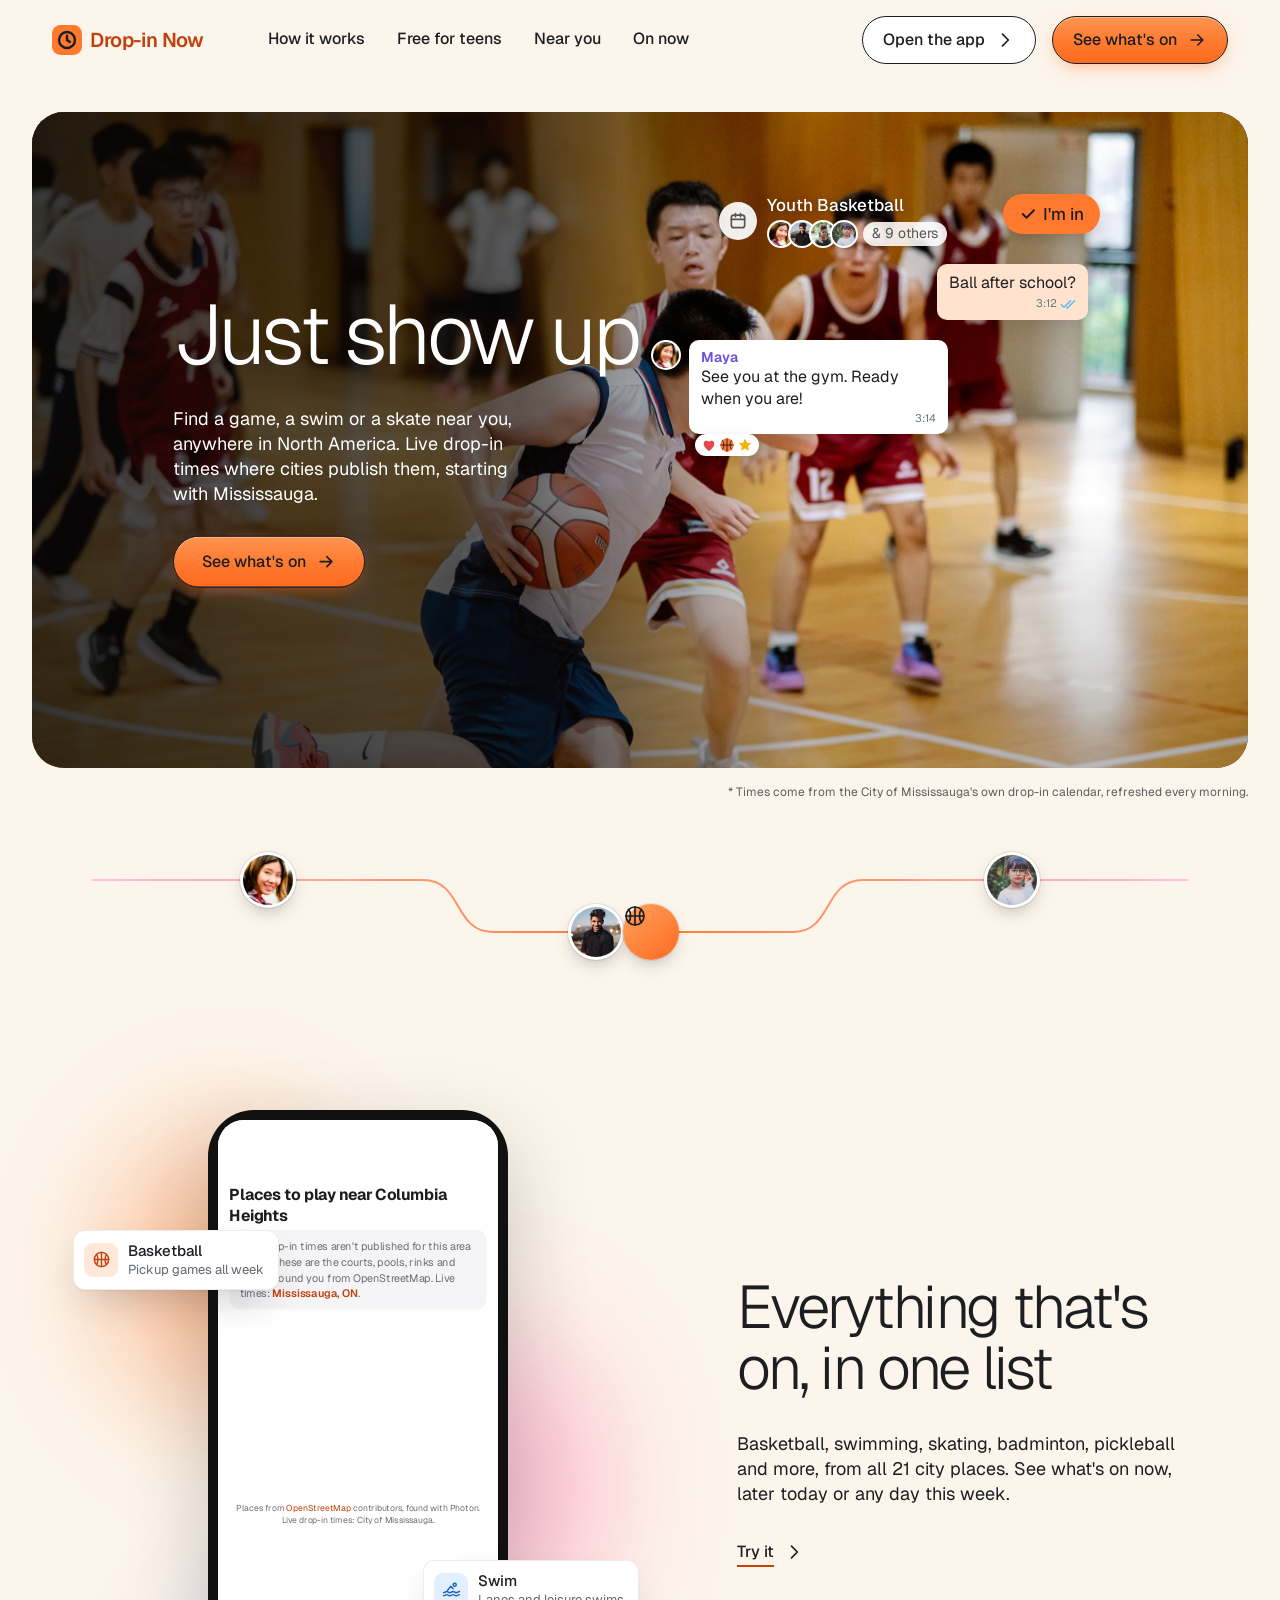
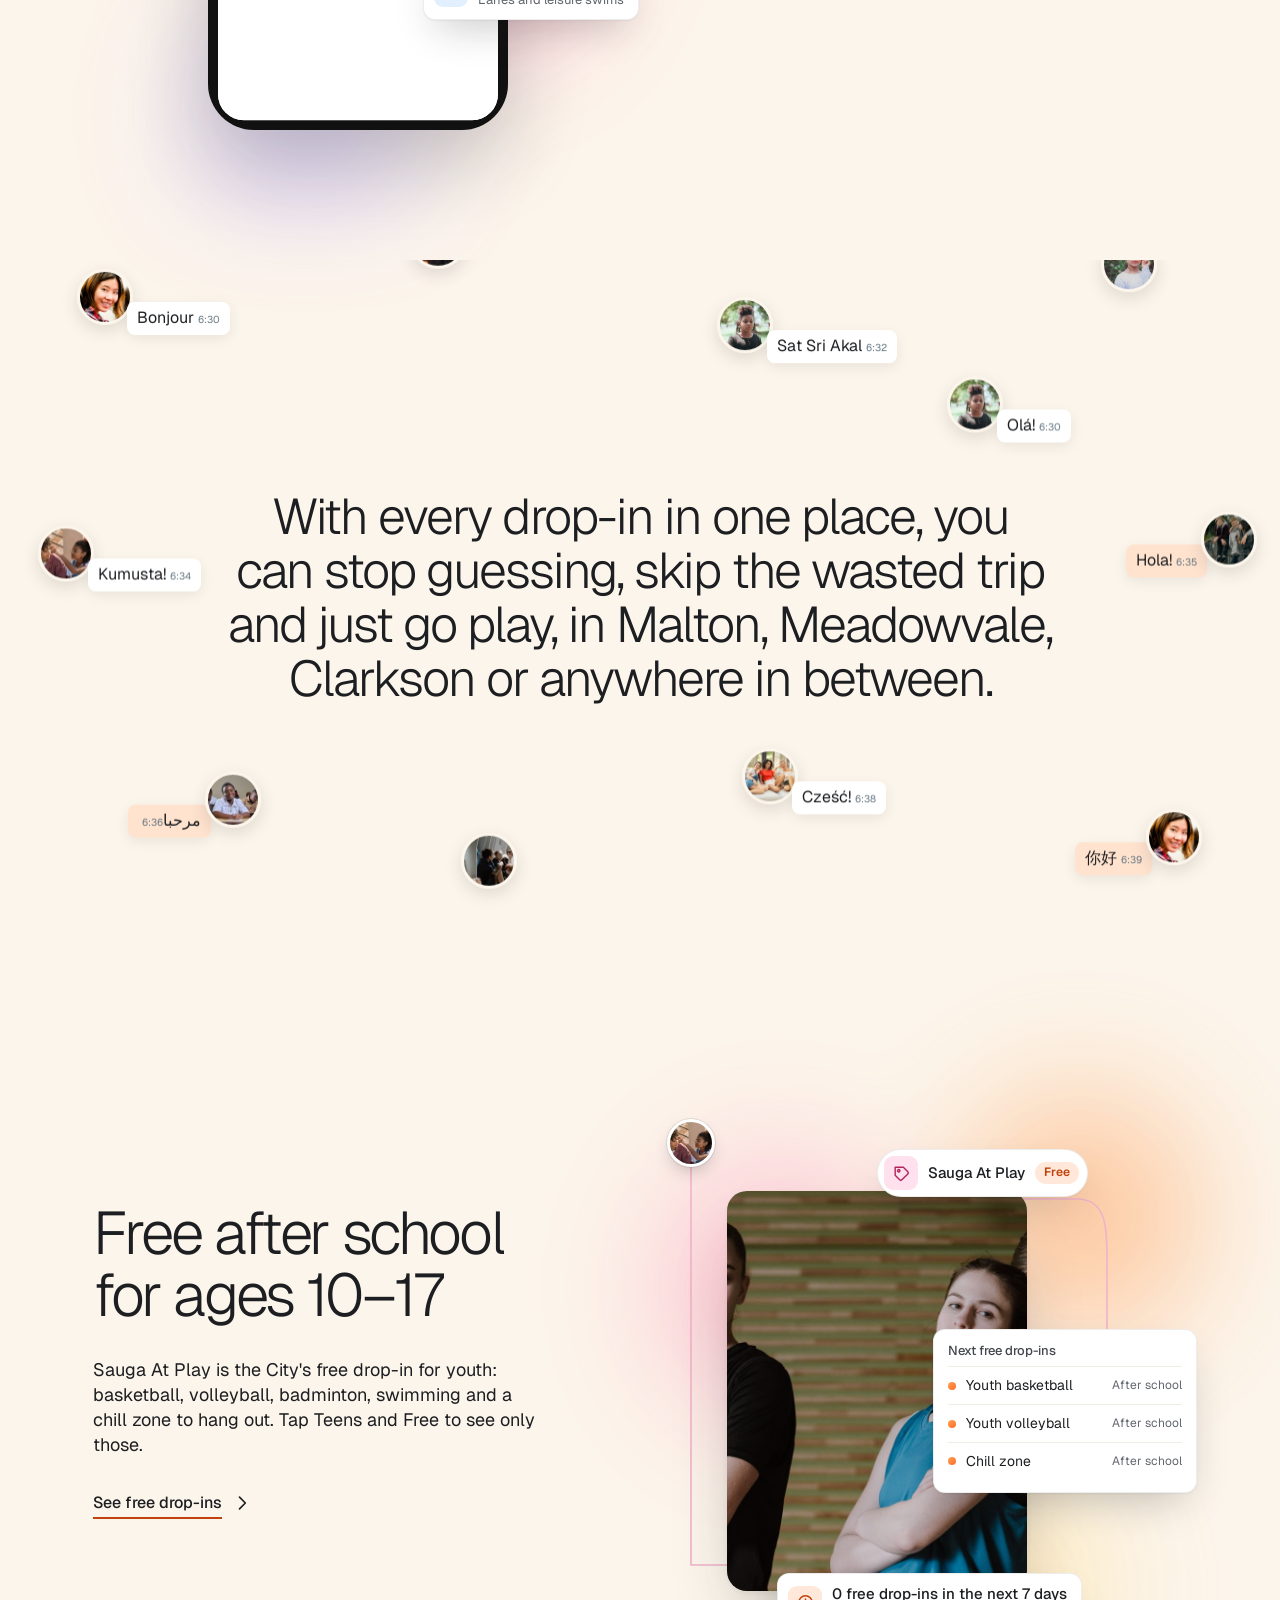
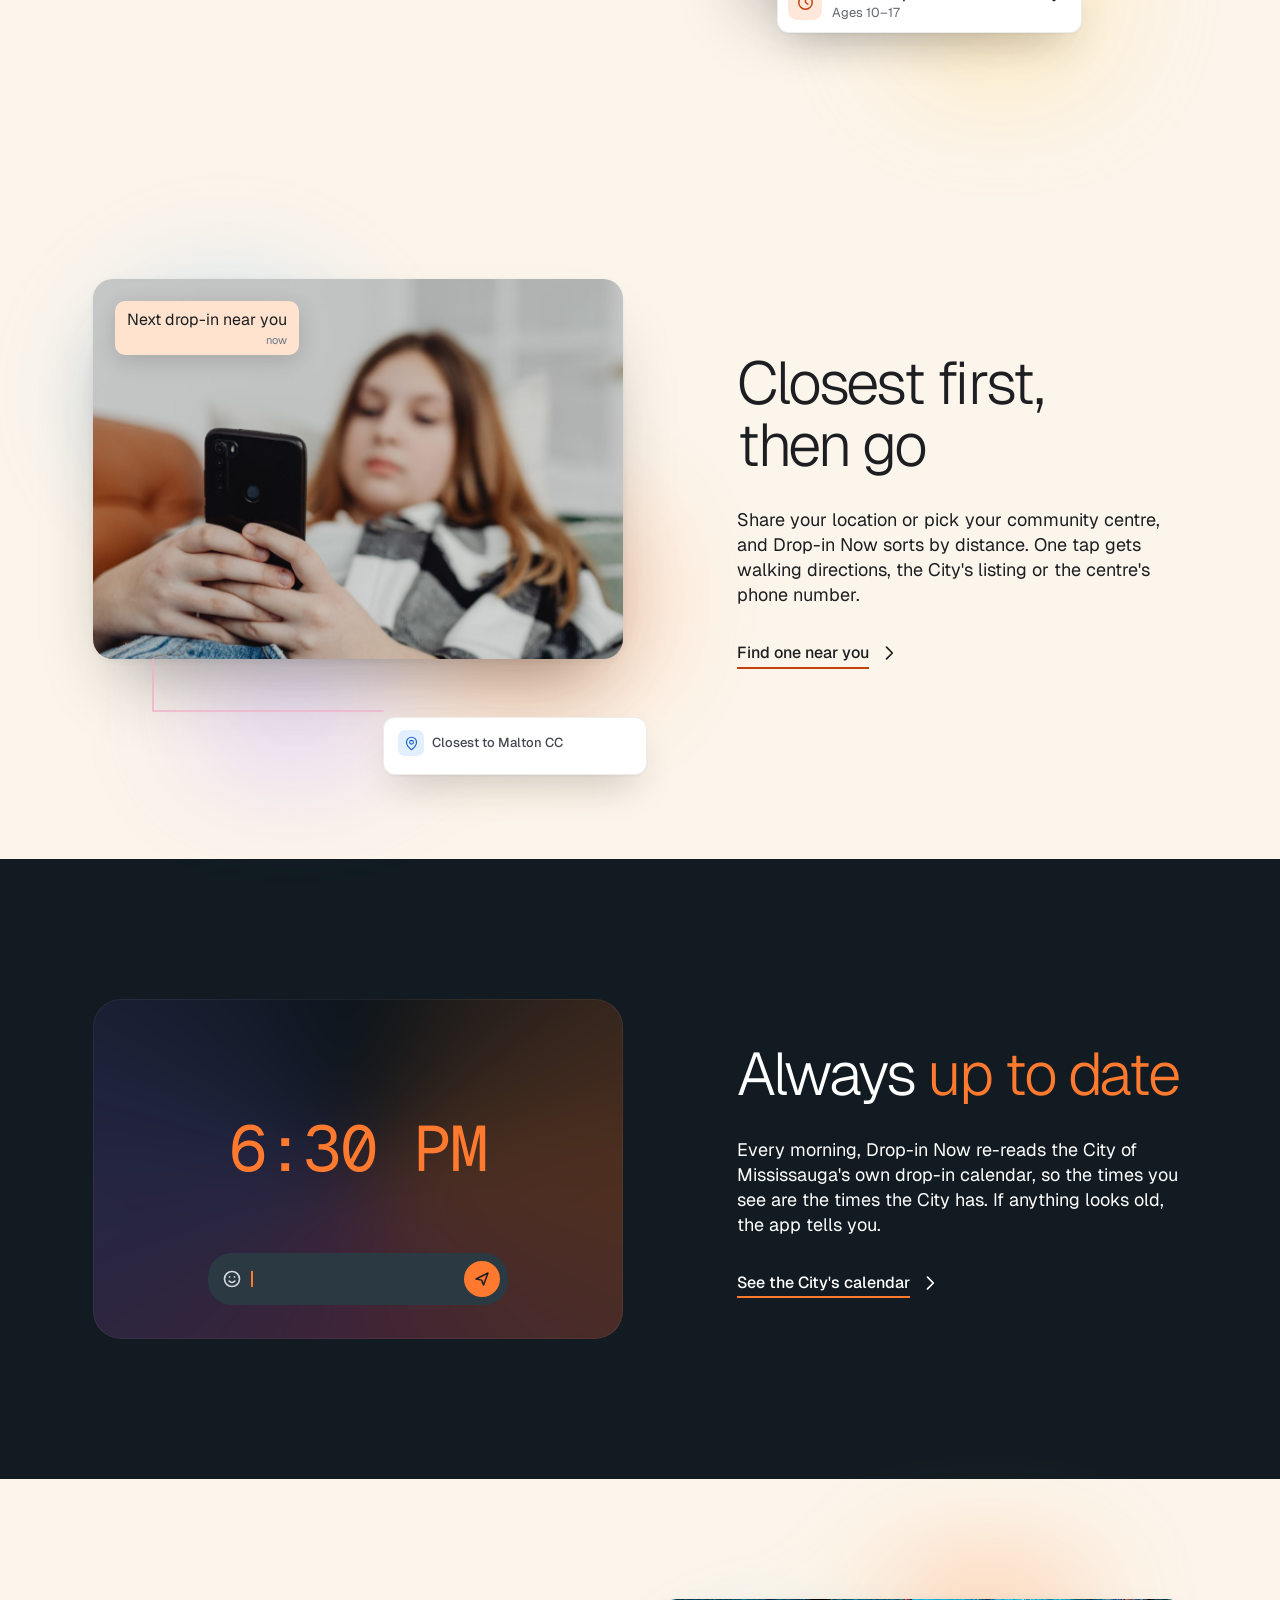
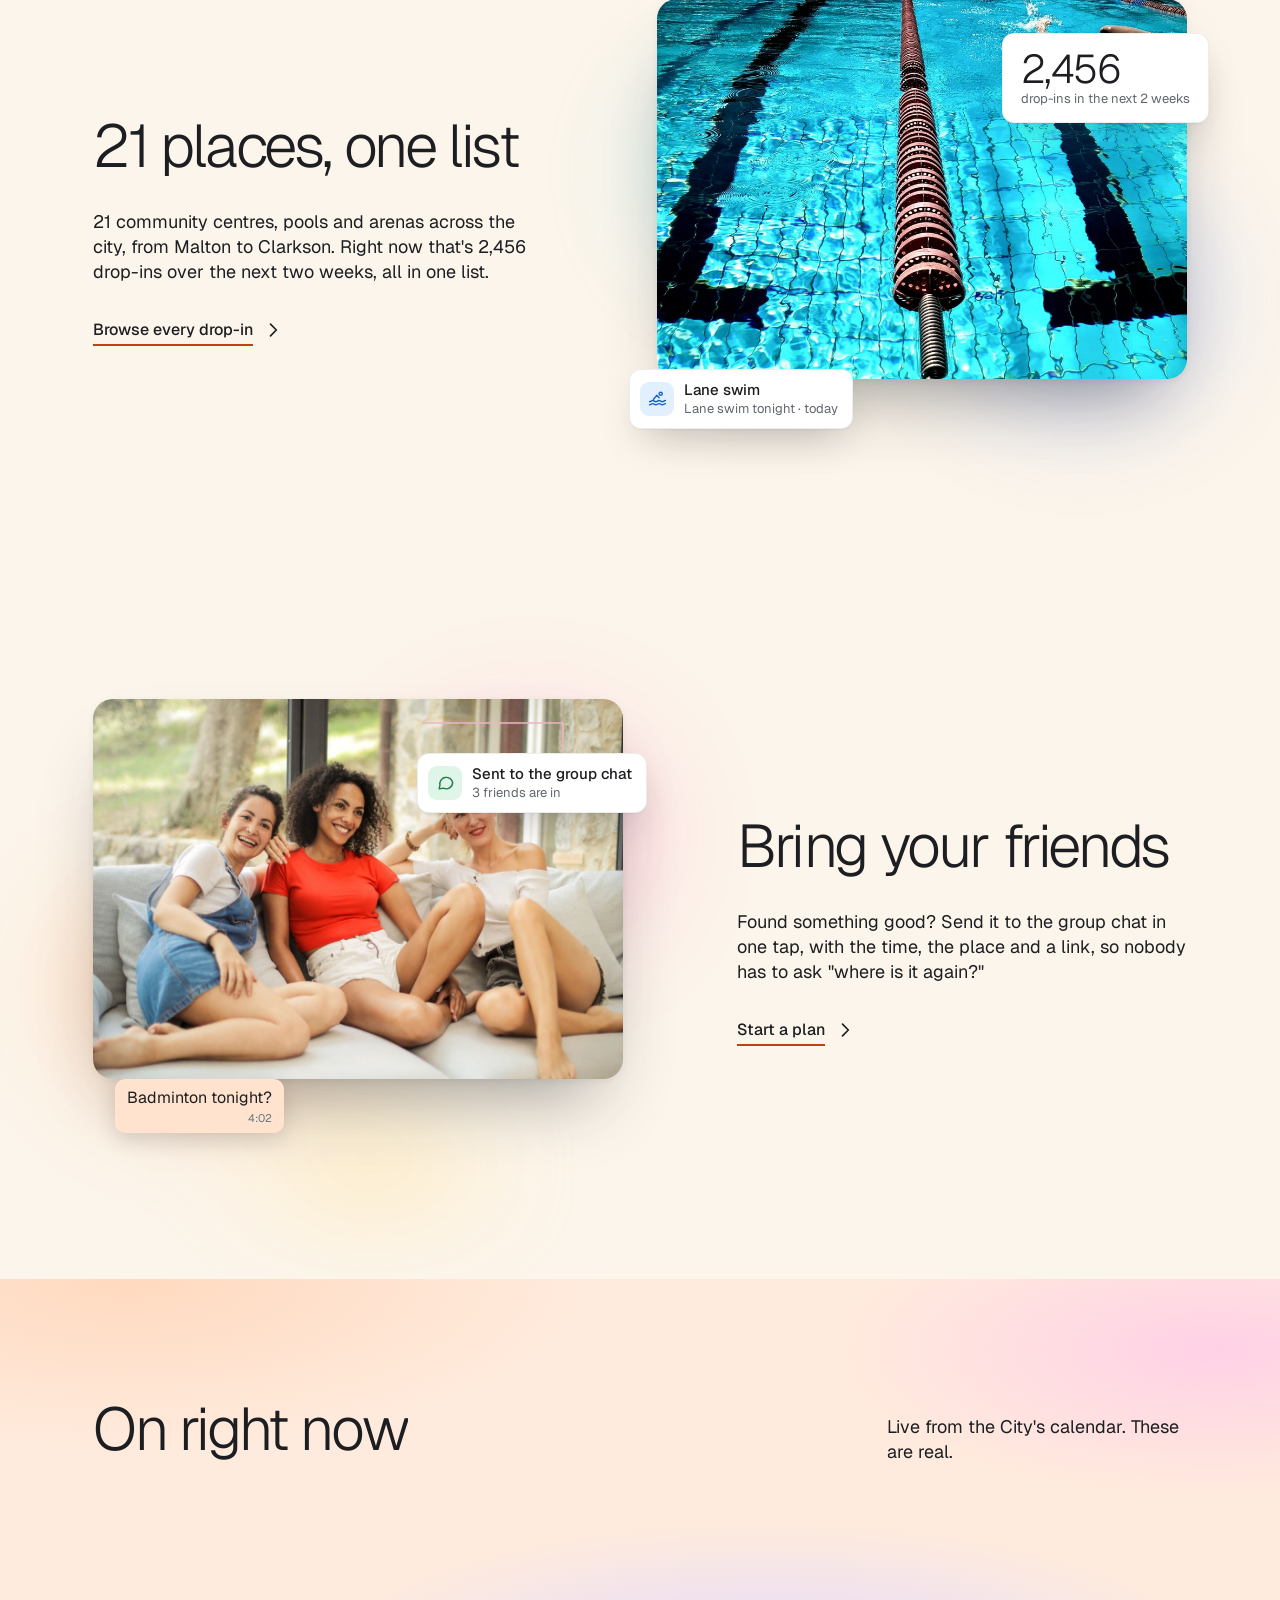
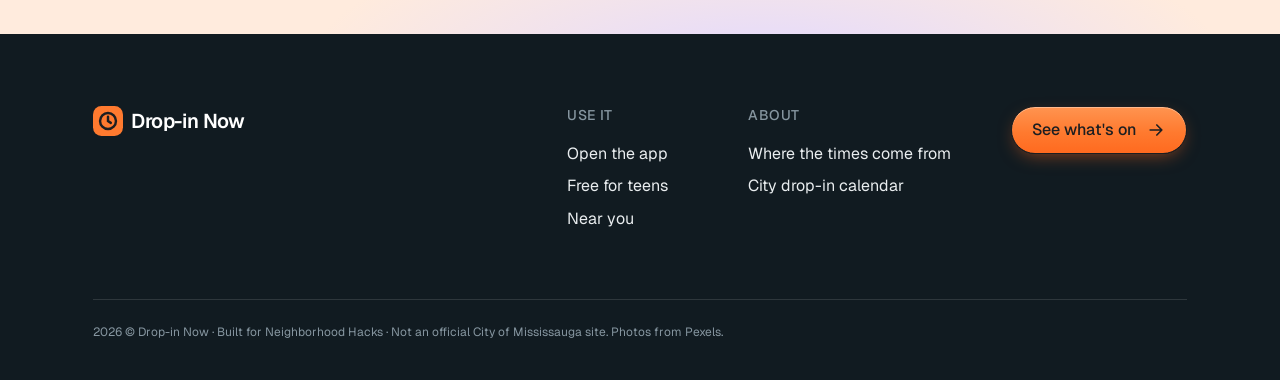
==== commit c578e2ca: "Anywhere in North America: places to play via OpenStreetMap, default Washington DC Search any city, " ====
--- a/index.html
+++ b/index.html
@@ -4,7 +4,7 @@
   <meta charset="utf-8">
   <meta name="viewport" content="width=device-width, initial-scale=1">
   <title>Drop-in Now · Just show up and play</title>
-  <meta name="description" content="Every free and cheap drop-in at Mississauga's community centres (basketball, swim, skate, badminton and more), happening now, near you.">
+  <meta name="description" content="Courts, pools, rinks and gyms near you anywhere in North America, with live drop-in times where cities publish them (Mississauga today).">
   <meta name="theme-color" content="#FCF5EB">
   <link rel="preconnect" href="https://fonts.googleapis.com">
   <link rel="preconnect" href="https://fonts.gstatic.com" crossorigin>
@@ -39,7 +39,7 @@
         <div class="hero-shade" aria-hidden="true"></div>
         <div class="hero-copy">
           <h1 class="in" style="--d:0">Just show up</h1>
-          <p class="in" style="--d:1">Every free and cheap drop-in at Mississauga's community centres, happening right now and near you.</p>
+          <p class="in" style="--d:1">Find a game, a swim or a skate near you, anywhere in North America. Live drop-in times where cities publish them, starting with Mississauga.</p>
           <a class="btn solid big in" style="--d:2" href="app.html">See what's on <svg viewBox="0 0 24 24" aria-hidden="true"><path d="M5 12h14M13 6l6 6-6 6"/></svg></a>
         </div>
         <div class="hero-ui" aria-hidden="true">
